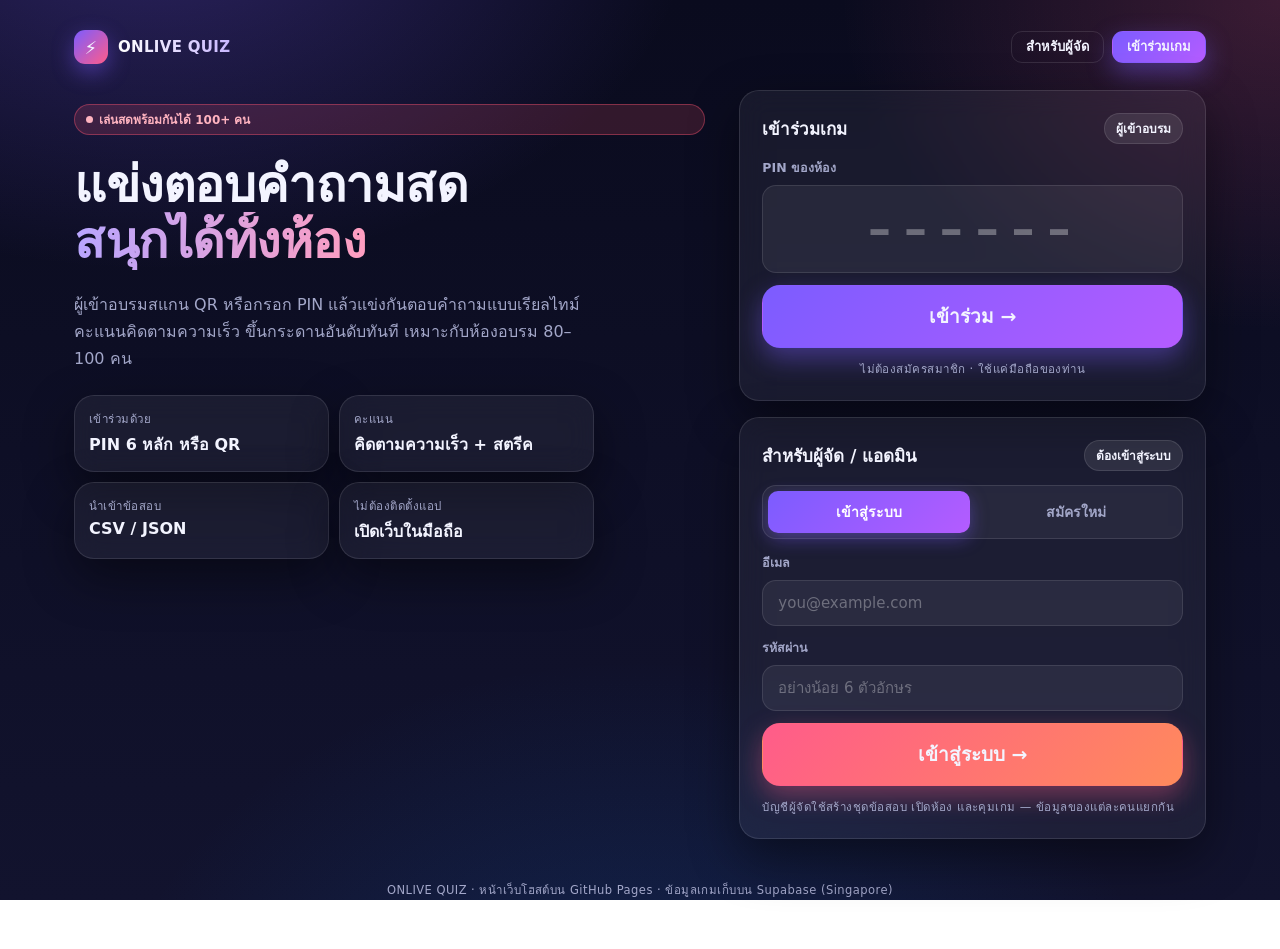
==== docs/admin.html @ d0deea10 "feat: live quiz app (Kahoot-style) on GitHub Pages + Supabase - docs/: index, play, host, admin page" ====
<!DOCTYPE html>
<html lang="th">
<head>
<meta charset="utf-8" />
<meta name="viewport" content="width=device-width, initial-scale=1" />
<meta name="theme-color" content="#0a0b1e" />
<title>ห้องทำงาน — ONLIVE QUIZ</title>
<link rel="icon" href="data:image/svg+xml,<svg xmlns='http://www.w3.org/2000/svg' viewBox='0 0 100 100'><text y='.9em' font-size='90'>⚡</text></svg>" />
<link rel="stylesheet" href="assets/css/app.css" />
<style>
  .topbar{display:flex; align-items:center; gap:14px; padding:14px 0; border-bottom:1px solid rgba(255,255,255,.08); margin-bottom:22px}
  .emoji-row{display:flex; gap:8px; flex-wrap:wrap}
  .emoji-row button{width:42px; height:42px; border-radius:12px; font-size:20px; cursor:pointer; background:var(--surface-2); border:1px solid var(--border)}
  .emoji-row button.on{border-color:rgba(124,92,255,.9); background:rgba(124,92,255,.25)}
  .opt-row{display:flex; align-items:center; gap:9px}
  .opt-row input[type=radio]{width:20px; height:20px; accent-color:#2fd27a; flex:0 0 auto}
  .opt-row input[type=text]{flex:1}
  .q-meta{display:grid; grid-template-columns:repeat(3,minmax(0,1fr)); gap:10px}
  @media(max-width:640px){.q-meta{grid-template-columns:1fr 1fr}}
  .editor-actions{position:sticky; bottom:0; padding:14px 0; background:linear-gradient(180deg,rgba(10,11,30,0),rgba(10,11,30,.94) 40%); display:flex; gap:10px; flex-wrap:wrap}
</style>
</head>
<body>
<div class="wrap">

  <div class="topbar">
    <div class="brand" style="gap:8px">
      <div class="logo" style="width:30px;height:30px;font-size:16px">⚡</div>
      <div class="brand-name"><span>ONLIVE QUIZ</span></div>
    </div>
    <span class="pill hidden" id="who"></span>
    <div class="spacer"></div>
    <a class="btn btn-sm btn-ghost" href="index.html">หน้าแรก</a>
    <button class="btn btn-sm btn-ghost" id="btn-logout">ออกจากระบบ</button>
  </div>

  <section class="screen on" id="s-loading"><div class="card tc"><div class="loader"></div></div></section>

  <!-- ============ รายการชุดข้อสอบ ============ -->
  <section class="screen" id="s-list">
    <div class="row-between" style="margin-bottom:16px; flex-wrap:wrap; gap:10px">
      <div>
        <h1 style="font-size:24px">ชุดข้อสอบของฉัน</h1>
        <p class="muted small" style="margin-top:4px">สร้างชุดใหม่ นำเข้าจาก CSV/JSON แล้วเปิดห้องเล่นสดได้ทันที</p>
      </div>
      <div class="row" style="gap:8px">
        <button class="btn btn-ghost" id="btn-import-open">นำเข้าข้อสอบ</button>
        <button class="btn btn-primary" id="btn-new">+ สร้างชุดใหม่</button>
      </div>
    </div>
    <div id="quiz-list" class="grid grid-3"></div>
  </section>

  <!-- ============ แก้ไขชุดข้อสอบ ============ -->
  <section class="screen" id="s-editor">
    <div class="row-between" style="margin-bottom:16px; flex-wrap:wrap; gap:10px">
      <button class="btn btn-sm btn-ghost" id="btn-back">← กลับ</button>
      <div class="row" style="gap:8px">
        <button class="btn btn-sm btn-ghost" id="btn-delete-quiz">ลบชุดนี้</button>
        <button class="btn btn-primary" id="btn-save">บันทึก</button>
      </div>
    </div>

    <div class="card" style="margin-bottom:16px">
      <div class="grid grid-2" style="gap:14px">
        <label class="field" style="margin:0"><span>ชื่อชุดข้อสอบ</span>
          <input id="quiz-title" placeholder="เช่น ความรู้ความปลอดภัยในการทำงาน" />
        </label>
        <label class="field" style="margin:0"><span>คำอธิบาย (ไม่บังคับ)</span>
          <input id="quiz-desc" placeholder="ใช้ในหัวข้อใด / กลุ่มเป้าหมาย" />
        </label>
      </div>
      <div style="margin-top:14px">
        <span class="tiny muted">ไอคอน</span>
        <div class="emoji-row" id="emoji-row" style="margin-top:7px"></div>
      </div>
    </div>

    <div class="card">
      <div class="card-head">
        <div class="card-title">คำถาม <span class="muted small" id="q-count"></span></div>
        <div class="row" style="gap:8px">
          <button class="btn btn-sm btn-ghost" id="btn-import-q">นำเข้าไฟล์</button>
          <button class="btn btn-sm btn-primary" id="btn-add-q">+ เพิ่มข้อ</button>
        </div>
      </div>
      <div class="col" id="q-list" style="gap:12px"></div>
      <p class="tiny muted" style="margin-top:14px">เลือกวงกลมสีเขียวหน้าตัวเลือกที่ถูก · รองรับ 2–6 ตัวเลือกต่อข้อ</p>
      <div class="editor-actions">
        <button class="btn btn-primary btn-lg" id="btn-save2">บันทึกชุดข้อสอบ</button>
        <button class="btn btn-ghost btn-lg" id="btn-play">บันทึก &amp; เปิดห้องเล่นสด</button>
      </div>
    </div>
  </section>

  <!-- ============ นำเข้า ============ -->
  <section class="screen" id="s-import">
    <div class="row-between" style="margin-bottom:16px">
      <button class="btn btn-sm btn-ghost" id="btn-import-back">← กลับ</button>
    </div>
    <div class="card">
      <div class="card-head"><div class="card-title">นำเข้าข้อสอบ</div>
        <button class="btn btn-sm btn-ghost" id="btn-template">ดาวน์โหลดไฟล์ตัวอย่าง (CSV)</button></div>
      <div class="tabs" style="margin-bottom:14px">
        <button data-tab="csv" class="on">CSV / Excel</button>
        <button data-tab="json">JSON</button>
      </div>
      <div id="tab-csv">
        <p class="muted small" style="line-height:1.7; margin-bottom:10px">
          คอลัมน์ที่รองรับ: <code>question</code>, <code>option1..option6</code>, <code>correct</code> (เลขข้อ 1–6 หรือ A–F),
          <code>time_limit</code>, <code>points</code>, <code>image_url</code> — วางจาก Excel ได้เลย (คั่นด้วย Tab)
        </p>
      </div>
      <div id="tab-json" class="hidden">
        <p class="muted small" style="line-height:1.7; margin-bottom:10px">
          รูปแบบ: <code>[{"prompt":"…","options":["ก","ข","ค","ง"],"correct_index":0,"time_limit":20,"points":1000}]</code>
        </p>
      </div>
      <label class="field"><span>วางข้อมูลที่นี่</span>
        <textarea id="import-text" rows="10" placeholder="วาง CSV หรือ JSON…" style="font-family:ui-monospace,Menlo,monospace; font-size:13px"></textarea>
      </label>
      <div class="row" style="gap:10px; flex-wrap:wrap">
        <input type="file" id="import-file" accept=".csv,.txt,.json" style="max-width:280px" />
        <button class="btn btn-primary" id="btn-import-run">อ่านข้อมูล</button>
      </div>
      <div id="import-result" style="margin-top:16px"></div>
    </div>
  </section>

</div>

<script src="assets/js/vendor/supabase.js"></script>
<script src="assets/js/config.js"></script>
<script src="assets/js/util.js"></script>
<script src="assets/js/api.js"></script>
<script src="assets/js/page-admin.js"></script>
</body>
</html>
---- docs/assets/css/app.css ----
/* ============================================================
   ONLIVE QUIZ — design system
   ธีมมืด อ่านง่ายบนโปรเจกเตอร์ และใหญ่พอสำหรับมือถือ
   ============================================================ */
:root{
  --bg:#0a0b1e;
  --bg-2:#12132e;
  --surface:rgba(255,255,255,.055);
  --surface-2:rgba(255,255,255,.09);
  --border:rgba(255,255,255,.11);
  --text:#f3f4ff;
  --muted:#a3a7c9;
  --primary:#7c5cff;
  --primary-2:#b45cff;
  --accent:#ff5c8a;
  --ok:#2fd27a;
  --warn:#ffc247;
  --bad:#ff5670;
  --radius:20px;
  --radius-sm:12px;
  --shadow:0 18px 50px rgba(0,0,0,.45);
  --a1:#e21b3c; --a2:#1368ce; --a3:#d89e00; --a4:#26890c; --a5:#864cbf; --a6:#0aa3a3;
  --font:"IBM Plex Sans Thai","Noto Sans Thai","Sarabun","Segoe UI",system-ui,-apple-system,sans-serif;
}

*{box-sizing:border-box}
html,body{height:100%}
body{
  margin:0; font-family:var(--font); color:var(--text);
  background:
    radial-gradient(900px 600px at 12% -10%, rgba(124,92,255,.30), transparent 60%),
    radial-gradient(800px 600px at 100% 0%, rgba(255,92,138,.20), transparent 55%),
    radial-gradient(900px 700px at 50% 120%, rgba(19,104,206,.22), transparent 60%),
    linear-gradient(180deg,var(--bg) 0%, var(--bg-2) 100%);
  background-attachment:fixed;
  -webkit-font-smoothing:antialiased;
  overflow-wrap:break-word;
}
a{color:inherit}
h1,h2,h3,h4{margin:0; line-height:1.2; letter-spacing:-.01em}
p{margin:0}
button{font-family:inherit}
::selection{background:rgba(124,92,255,.45)}

.wrap{max-width:1180px; margin:0 auto; padding:24px}
.wrap-narrow{max-width:620px; margin:0 auto; padding:24px}
.center{display:grid; place-items:center}
.hidden{display:none !important}
.row{display:flex; gap:12px; align-items:center}
.row-between{display:flex; gap:12px; align-items:center; justify-content:space-between}
.col{display:flex; flex-direction:column; gap:12px}
.spacer{flex:1}
.muted{color:var(--muted)}
.small{font-size:13px}
.tiny{font-size:11.5px; letter-spacing:.04em}
.mono{font-variant-numeric:tabular-nums; font-family:ui-monospace,SFMono-Regular,Menlo,monospace}
.tc{text-align:center}

/* ---------- brand ---------- */
.brand{display:flex; align-items:center; gap:10px; font-weight:800; letter-spacing:.02em}
.brand .logo{
  width:34px; height:34px; border-radius:11px; display:grid; place-items:center; font-size:18px;
  background:linear-gradient(135deg,var(--primary),var(--accent)); box-shadow:0 8px 22px rgba(124,92,255,.45);
}
.brand-name{font-size:15px}
.brand-name span{background:linear-gradient(90deg,#fff,#c9b8ff); -webkit-background-clip:text; background-clip:text; color:transparent}

/* ---------- cards ---------- */
.card{
  background:var(--surface); border:1px solid var(--border); border-radius:var(--radius);
  padding:22px; box-shadow:var(--shadow); backdrop-filter:blur(14px); -webkit-backdrop-filter:blur(14px);
}
.card-tight{padding:16px}
.card-head{display:flex; align-items:center; justify-content:space-between; gap:12px; margin-bottom:14px}
.card-title{font-size:17px; font-weight:700}

/* ---------- form ---------- */
label.field{display:block; margin-bottom:14px}
label.field > span{display:block; font-size:12.5px; color:var(--muted); margin-bottom:7px; font-weight:600}
input,textarea,select{
  width:100%; padding:13px 15px; border-radius:14px; color:var(--text); font-size:15px;
  background:rgba(255,255,255,.06); border:1px solid var(--border); outline:none;
  transition:border-color .15s, background .15s, box-shadow .15s; font-family:inherit;
}
input:focus,textarea:focus,select:focus{border-color:rgba(124,92,255,.85); background:rgba(124,92,255,.10); box-shadow:0 0 0 4px rgba(124,92,255,.16)}
input::placeholder,textarea::placeholder{color:rgba(255,255,255,.32)}
textarea{resize:vertical; min-height:90px; line-height:1.55}
select option{background:#191a35; color:#fff}

.input-pin{
  font-size:clamp(30px,9vw,46px); font-weight:800; letter-spacing:.28em; text-align:center;
  padding:16px 18px 16px 24px; font-variant-numeric:tabular-nums;
}
.input-nick{font-size:19px; font-weight:600; text-align:center}

/* ---------- buttons ---------- */
.btn{
  display:inline-flex; align-items:center; justify-content:center; gap:9px;
  padding:13px 22px; border-radius:14px; border:1px solid var(--border);
  background:var(--surface-2); color:var(--text); font-size:15px; font-weight:700;
  cursor:pointer; transition:transform .12s, filter .15s, background .15s, opacity .15s;
  text-decoration:none; white-space:nowrap; line-height:1.1;
}
.btn:hover{filter:brightness(1.12)}
.btn:active{transform:scale(.975)}
.btn:disabled{opacity:.45; cursor:not-allowed; transform:none; filter:none}
.btn-primary{background:linear-gradient(135deg,var(--primary),var(--primary-2)); border-color:transparent; box-shadow:0 10px 26px rgba(124,92,255,.42)}
.btn-accent{background:linear-gradient(135deg,#ff5c8a,#ff8a5c); border-color:transparent; box-shadow:0 10px 26px rgba(255,92,138,.38)}
.btn-ok{background:linear-gradient(135deg,#22b866,#2fd27a); border-color:transparent; box-shadow:0 10px 26px rgba(47,210,122,.30); color:#04240f}
.btn-ghost{background:transparent}
.btn-danger{background:rgba(255,86,112,.14); border-color:rgba(255,86,112,.4); color:#ffd0d6}
.btn-lg{padding:17px 30px; font-size:17px; border-radius:16px}
.btn-xl{padding:20px 34px; font-size:19px; border-radius:18px; width:100%}
.btn-sm{padding:8px 14px; font-size:13px; border-radius:11px}
.btn-icon{padding:9px; width:38px; height:38px; border-radius:11px}
.btn-block{width:100%}

/* ---------- badges / pills ---------- */
.pill{display:inline-flex; align-items:center; gap:6px; padding:5px 11px; border-radius:999px; font-size:12px; font-weight:700; background:var(--surface-2); border:1px solid var(--border)}
.pill-ok{background:rgba(47,210,122,.16); border-color:rgba(47,210,122,.35); color:#8cf3b8}
.pill-warn{background:rgba(255,194,71,.14); border-color:rgba(255,194,71,.35); color:#ffd98a}
.pill-live{background:rgba(255,86,112,.16); border-color:rgba(255,86,112,.4); color:#ffb3c0}
.dot{width:7px; height:7px; border-radius:50%; background:currentColor; box-shadow:0 0 0 0 currentColor; animation:pulse 1.8s infinite}
@keyframes pulse{0%{box-shadow:0 0 0 0 rgba(255,86,112,.55)}70%{box-shadow:0 0 0 9px rgba(255,86,112,0)}100%{box-shadow:0 0 0 0 rgba(255,86,112,0)}}

/* ---------- layout bits ---------- */
.grid{display:grid; gap:16px}
.grid-2{grid-template-columns:repeat(2,minmax(0,1fr))}
.grid-3{grid-template-columns:repeat(3,minmax(0,1fr))}
@media(max-width:820px){.grid-2,.grid-3{grid-template-columns:1fr}}

/* ---------- answer buttons ---------- */
.answers{display:grid; grid-template-columns:repeat(2,minmax(0,1fr)); gap:12px}
.answers.count-2{grid-template-columns:1fr}
.answers.count-3 .ans:last-child{grid-column:span 2}
.answers.single{grid-template-columns:1fr}
.ans{
  position:relative; display:flex; align-items:center; gap:13px; text-align:left;
  padding:19px 18px; border-radius:16px; border:none; color:#fff; font-weight:700;
  font-size:clamp(15px,2.1vw,19px); cursor:pointer; min-height:74px;
  box-shadow:0 9px 22px rgba(0,0,0,.32); transition:transform .1s, filter .15s, opacity .2s;
  overflow:hidden;
}
.ans:hover:not(:disabled){filter:brightness(1.09); transform:translateY(-2px)}
.ans:active:not(:disabled){transform:scale(.985)}
.ans:disabled{cursor:default}
.ans .shape{flex:0 0 auto; font-size:21px; opacity:.95; width:26px; text-align:center}
.ans .lbl{flex:1; line-height:1.3}
.ans .mark{flex:0 0 auto; font-size:19px}
.ans .bar{position:absolute; left:0; bottom:0; height:4px; background:rgba(255,255,255,.35); width:0; transition:width .2s}
.ans.c1{background:linear-gradient(135deg,#e21b3c,#c2112f)}
.ans.c2{background:linear-gradient(135deg,#1368ce,#0f55ab)}
.ans.c3{background:linear-gradient(135deg,#d89e00,#b98600)}
.ans.c4{background:linear-gradient(135deg,#26890c,#1d6d09)}
.ans.c5{background:linear-gradient(135deg,#864cbf,#6f3ba3)}
.ans.c6{background:linear-gradient(135deg,#0aa3a3,#078787)}
.ans.chosen{outline:4px solid rgba(255,255,255,.92); outline-offset:3px}
.ans.dim{opacity:.32; filter:grayscale(.55)}
.ans.correct{animation:pop .4s ease; box-shadow:0 0 0 4px rgba(47,210,122,.75), 0 10px 26px rgba(0,0,0,.4)}
.ans.wrong{animation:shake .35s}
@keyframes pop{0%{transform:scale(1)}45%{transform:scale(1.035)}100%{transform:scale(1)}}
@keyframes shake{0%,100%{transform:translateX(0)}22%{transform:translateX(-7px)}55%{transform:translateX(6px)}80%{transform:translateX(-3px)}}

/* ---------- timer ---------- */
.timer{position:relative; display:grid; place-items:center; width:86px; height:86px; flex:0 0 auto}
.timer svg{transform:rotate(-90deg); width:86px; height:86px}
.timer circle{fill:none; stroke-width:7; stroke-linecap:round}
.timer .track{stroke:rgba(255,255,255,.12)}
.timer .prog{stroke:url(#tg); transition:stroke-dashoffset .25s linear}
.timer .num{position:absolute; font-size:27px; font-weight:800; font-variant-numeric:tabular-nums}

/* ---------- player join card ---------- */
.hero{min-height:100dvh; display:grid; place-items:center; padding:26px 16px}
.hero-card{width:100%; max-width:460px}
.join-logo{width:74px; height:74px; margin:0 auto 16px; border-radius:22px; display:grid; place-items:center; font-size:36px;
  background:linear-gradient(135deg,var(--primary),var(--accent)); box-shadow:0 16px 42px rgba(124,92,255,.5)}

/* ---------- question screen (player) ---------- */
.play-shell{min-height:100dvh; display:flex; flex-direction:column; padding:14px; gap:12px; max-width:820px; margin:0 auto}
.play-top{display:flex; align-items:center; gap:10px; padding:4px 2px}
.prompt{
  font-size:clamp(19px,3.4vw,27px); font-weight:800; line-height:1.35; text-align:center;
  padding:20px 18px; border-radius:18px; background:var(--surface); border:1px solid var(--border);
  min-height:96px; display:grid; place-items:center;
}
.qimg{max-height:190px; max-width:100%; border-radius:14px; object-fit:contain; margin:0 auto; display:block}

/* ---------- misc ---------- */
.pin-display{font-size:clamp(44px,10vw,74px); font-weight:900; letter-spacing:.14em; font-variant-numeric:tabular-nums; line-height:1}
.qr{background:#fff; padding:10px; border-radius:14px; width:174px; height:174px; display:grid; place-items:center}
.qr svg{width:154px; height:154px; display:block}
.players-grid{display:grid; grid-template-columns:repeat(auto-fill,minmax(132px,1fr)); gap:8px}
.player-chip{
  padding:10px 12px; border-radius:12px; background:var(--surface-2); border:1px solid var(--border);
  font-weight:600; font-size:14px; display:flex; align-items:center; gap:7px; animation:slidein .3s ease;
  overflow:hidden; text-overflow:ellipsis; white-space:nowrap;
}
@keyframes slidein{from{opacity:0; transform:translateY(7px)}to{opacity:1; transform:none}}
.players-grid.empty{border:1px dashed rgba(255,255,255,.14); border-radius:14px; padding:22px; text-align:center; color:var(--muted); font-size:13.5px}

.res-list{display:flex; flex-direction:column; gap:7px}
.res-row{display:flex; align-items:center; gap:10px; padding:10px 12px; border-radius:12px; background:var(--surface-2); animation:slidein .25s}
.res-row.me{background:rgba(124,92,255,.22); border:1px solid rgba(124,92,255,.5)}
.rank{width:26px; text-align:center; font-weight:800; color:var(--muted); font-variant-numeric:tabular-nums}
.rank.top{color:var(--warn)}

.bars{display:flex; flex-direction:column; gap:9px}
.bar-row{display:grid; grid-template-columns:1fr 46px; gap:10px; align-items:center}
.bar-wrap{height:26px; border-radius:8px; background:rgba(255,255,255,.07); overflow:hidden}
.bar-fill{height:100%; border-radius:8px; transition:width .6s cubic-bezier(.2,.8,.2,1)}
.bar-row .n{font-weight:800; font-size:14px; text-align:right; font-variant-numeric:tabular-nums}

.stat{display:flex; flex-direction:column; gap:2px}
.stat .v{font-size:26px; font-weight:800; line-height:1; font-variant-numeric:tabular-nums}
.stat .k{font-size:11.5px; color:var(--muted); letter-spacing:.05em; text-transform:uppercase}

.toast-host{position:fixed; left:50%; bottom:22px; transform:translateX(-50%); z-index:9999; display:flex; flex-direction:column; gap:8px; align-items:center; pointer-events:none; width:calc(100% - 32px); max-width:420px}
.toast{
  padding:12px 18px; border-radius:14px; background:rgba(24,25,48,.97); border:1px solid var(--border);
  font-size:14px; font-weight:600; box-shadow:0 14px 40px rgba(0,0,0,.5); animation:toastin .25s ease;
  text-align:center;
}
.toast.err{background:rgba(90,18,32,.97); border-color:rgba(255,86,112,.5); color:#ffd9e0}
.toast.ok{background:rgba(14,66,40,.97); border-color:rgba(47,210,122,.45); color:#b9ffd6}
@keyframes toastin{from{opacity:0; transform:translateY(10px)}to{opacity:1; transform:none}}

/* ---------- quiz admin ---------- */
.quiz-card{display:flex; flex-direction:column; gap:12px; padding:18px; border-radius:16px; background:var(--surface); border:1px solid var(--border); transition:transform .15s, border-color .15s}
.quiz-card:hover{transform:translateY(-2px); border-color:rgba(124,92,255,.5)}
.quiz-emoji{width:48px; height:48px; border-radius:14px; display:grid; place-items:center; font-size:24px; background:var(--surface-2); border:1px solid var(--border)}
.q-item{padding:14px; border-radius:14px; background:var(--surface); border:1px solid var(--border); display:flex; flex-direction:column; gap:10px}
.q-item .qnum{width:26px; height:26px; border-radius:8px; background:rgba(124,92,255,.25); color:#d7ccff; display:grid; place-items:center; font-size:12.5px; font-weight:800; flex:0 0 auto}
.opt-dot{width:11px; height:11px; border-radius:50%; display:inline-block; margin-right:6px}
.correct-tag{font-size:11px; font-weight:800; color:#04140a; background:var(--ok); padding:2px 7px; border-radius:6px}

table.tbl{width:100%; border-collapse:collapse; font-size:14px}
table.tbl th{text-align:left; font-size:11.5px; letter-spacing:.05em; text-transform:uppercase; color:var(--muted); padding:8px 10px; border-bottom:1px solid var(--border)}
table.tbl td{padding:10px; border-bottom:1px solid rgba(255,255,255,.06)}

.tabs{display:flex; gap:6px; padding:5px; border-radius:14px; background:rgba(255,255,255,.05); border:1px solid var(--border)}
.tabs button{flex:1; padding:10px 14px; border-radius:10px; border:none; background:transparent; color:var(--muted); font-weight:700; font-size:14px; cursor:pointer; transition:.15s}
.tabs button.on{background:linear-gradient(135deg,var(--primary),var(--primary-2)); color:#fff; box-shadow:0 6px 18px rgba(124,92,255,.4)}

.lobby-hero{display:grid; grid-template-columns:1fr auto; gap:26px; align-items:center}
@media(max-width:720px){.lobby-hero{grid-template-columns:1fr; justify-items:center; text-align:center}}

.loader{width:26px; height:26px; border-radius:50%; border:3px solid rgba(255,255,255,.18); border-top-color:#fff; animation:spin .7s linear infinite; margin:0 auto}
@keyframes spin{to{transform:rotate(360deg)}}
.screen{display:none; flex-direction:column; gap:14px}
.screen.on{display:flex}
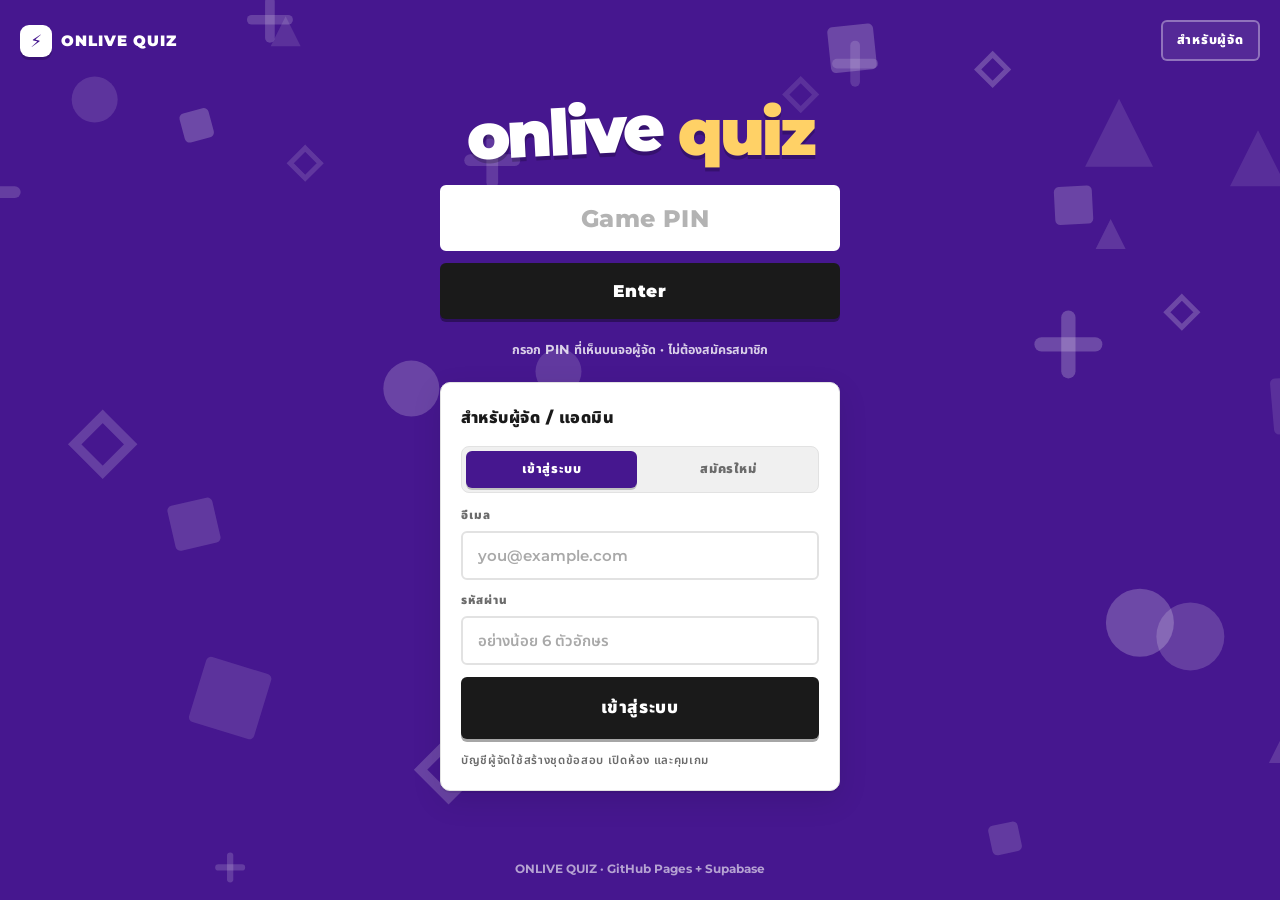
==== commit 62540e4c: "style: redesign UI to Kahoot visual language - purple confetti background + white cards (players), w" ====
--- a/docs/admin.html
+++ b/docs/admin.html
@@ -3,30 +3,18 @@
 <head>
 <meta charset="utf-8" />
 <meta name="viewport" content="width=device-width, initial-scale=1" />
-<meta name="theme-color" content="#0a0b1e" />
+<meta name="theme-color" content="#46178f" />
 <title>ห้องทำงาน — ONLIVE QUIZ</title>
-<link rel="icon" href="data:image/svg+xml,<svg xmlns='http://www.w3.org/2000/svg' viewBox='0 0 100 100'><text y='.9em' font-size='90'>⚡</text></svg>" />
+<link rel="icon" href="data:image/svg+xml,<svg xmlns='http://www.w3.org/2000/svg' viewBox='0 0 100 100'><rect width='100' height='100' rx='22' fill='%2346178f'/><text x='50' y='72' font-size='58' text-anchor='middle' fill='white' font-family='sans-serif' font-weight='bold'>Q</text></svg>" />
 <link rel="stylesheet" href="assets/css/app.css" />
-<style>
-  .topbar{display:flex; align-items:center; gap:14px; padding:14px 0; border-bottom:1px solid rgba(255,255,255,.08); margin-bottom:22px}
-  .emoji-row{display:flex; gap:8px; flex-wrap:wrap}
-  .emoji-row button{width:42px; height:42px; border-radius:12px; font-size:20px; cursor:pointer; background:var(--surface-2); border:1px solid var(--border)}
-  .emoji-row button.on{border-color:rgba(124,92,255,.9); background:rgba(124,92,255,.25)}
-  .opt-row{display:flex; align-items:center; gap:9px}
-  .opt-row input[type=radio]{width:20px; height:20px; accent-color:#2fd27a; flex:0 0 auto}
-  .opt-row input[type=text]{flex:1}
-  .q-meta{display:grid; grid-template-columns:repeat(3,minmax(0,1fr)); gap:10px}
-  @media(max-width:640px){.q-meta{grid-template-columns:1fr 1fr}}
-  .editor-actions{position:sticky; bottom:0; padding:14px 0; background:linear-gradient(180deg,rgba(10,11,30,0),rgba(10,11,30,.94) 40%); display:flex; gap:10px; flex-wrap:wrap}
-</style>
 </head>
-<body>
+<body class="theme-admin">
 <div class="wrap">
 
   <div class="topbar">
-    <div class="brand" style="gap:8px">
-      <div class="logo" style="width:30px;height:30px;font-size:16px">⚡</div>
-      <div class="brand-name"><span>ONLIVE QUIZ</span></div>
+    <div class="brand">
+      <div class="logo">⚡</div>
+      <div class="brand-name">Onlive Quiz</div>
     </div>
     <span class="pill hidden" id="who"></span>
     <div class="spacer"></div>
@@ -34,13 +22,15 @@
     <button class="btn btn-sm btn-ghost" id="btn-logout">ออกจากระบบ</button>
   </div>
 
-  <section class="screen on" id="s-loading"><div class="card tc"><div class="loader"></div></div></section>
+  <section class="screen on" id="s-loading">
+    <div class="card tc"><div class="loader"></div></div>
+  </section>
 
   <!-- ============ รายการชุดข้อสอบ ============ -->
   <section class="screen" id="s-list">
     <div class="row-between" style="margin-bottom:16px; flex-wrap:wrap; gap:10px">
       <div>
-        <h1 style="font-size:24px">ชุดข้อสอบของฉัน</h1>
+        <h1 style="font-size:26px">ชุดข้อสอบของฉัน</h1>
         <p class="muted small" style="margin-top:4px">สร้างชุดใหม่ นำเข้าจาก CSV/JSON แล้วเปิดห้องเล่นสดได้ทันที</p>
       </div>
       <div class="row" style="gap:8px">
@@ -88,7 +78,7 @@
       <p class="tiny muted" style="margin-top:14px">เลือกวงกลมสีเขียวหน้าตัวเลือกที่ถูก · รองรับ 2–6 ตัวเลือกต่อข้อ</p>
       <div class="editor-actions">
         <button class="btn btn-primary btn-lg" id="btn-save2">บันทึกชุดข้อสอบ</button>
-        <button class="btn btn-ghost btn-lg" id="btn-play">บันทึก &amp; เปิดห้องเล่นสด</button>
+        <button class="btn btn-dark btn-lg" id="btn-play">บันทึก &amp; เปิดห้องเล่นสด</button>
       </div>
     </div>
   </section>
@@ -99,16 +89,18 @@
       <button class="btn btn-sm btn-ghost" id="btn-import-back">← กลับ</button>
     </div>
     <div class="card">
-      <div class="card-head"><div class="card-title">นำเข้าข้อสอบ</div>
-        <button class="btn btn-sm btn-ghost" id="btn-template">ดาวน์โหลดไฟล์ตัวอย่าง (CSV)</button></div>
-      <div class="tabs" style="margin-bottom:14px">
+      <div class="card-head">
+        <div class="card-title">นำเข้าข้อสอบ</div>
+        <button class="btn btn-sm btn-ghost" id="btn-template">ดาวน์โหลดไฟล์ตัวอย่าง (CSV)</button>
+      </div>
+      <div class="tabs" style="margin-bottom:14px; max-width:320px">
         <button data-tab="csv" class="on">CSV / Excel</button>
         <button data-tab="json">JSON</button>
       </div>
       <div id="tab-csv">
         <p class="muted small" style="line-height:1.7; margin-bottom:10px">
-          คอลัมน์ที่รองรับ: <code>question</code>, <code>option1..option6</code>, <code>correct</code> (เลขข้อ 1–6 หรือ A–F),
-          <code>time_limit</code>, <code>points</code>, <code>image_url</code> — วางจาก Excel ได้เลย (คั่นด้วย Tab)
+          คอลัมน์ที่รองรับ: <b>question</b>, <b>option1..option6</b>, <b>correct</b> (เลขข้อ 1–6 หรือ A–F),
+          <b>time_limit</b>, <b>points</b>, <b>image_url</b> — วางจาก Excel ได้เลย (คั่นด้วย Tab)
         </p>
       </div>
       <div id="tab-json" class="hidden">
@@ -117,7 +109,8 @@
         </p>
       </div>
       <label class="field"><span>วางข้อมูลที่นี่</span>
-        <textarea id="import-text" rows="10" placeholder="วาง CSV หรือ JSON…" style="font-family:ui-monospace,Menlo,monospace; font-size:13px"></textarea>
+        <textarea id="import-text" rows="10" placeholder="วาง CSV หรือ JSON…"
+          style="font-family:ui-monospace,Menlo,monospace; font-size:13px; font-weight:500"></textarea>
       </label>
       <div class="row" style="gap:10px; flex-wrap:wrap">
         <input type="file" id="import-file" accept=".csv,.txt,.json" style="max-width:280px" />
--- a/docs/assets/css/app.css
+++ b/docs/assets/css/app.css
@@ -1,250 +1,548 @@
-/* ============================================================
-   ONLIVE QUIZ — design system
-   ธีมมืด อ่านง่ายบนโปรเจกเตอร์ และใหญ่พอสำหรับมือถือ
-   ============================================================ */
+/* ============================================================================
+   ONLIVE QUIZ — visual system (Kahoot-style)
+   ผู้เล่น = พื้นม่วง + การ์ดขาว / จอผู้จัด = พื้นขาว อ่านชัดบนโปรเจกเตอร์
+   ============================================================================ */
+
+@font-face{
+  font-family:"Montserrat";
+  src:url("../fonts/montserrat-latin.woff2") format("woff2");
+  font-weight:100 900; font-style:normal; font-display:swap;
+}
+@font-face{
+  font-family:"Noto Sans Thai";
+  src:url("../fonts/noto-sans-thai.woff2") format("woff2");
+  font-weight:100 900; font-style:normal; font-display:swap;
+}
+
 :root{
-  --bg:#0a0b1e;
-  --bg-2:#12132e;
-  --surface:rgba(255,255,255,.055);
-  --surface-2:rgba(255,255,255,.09);
-  --border:rgba(255,255,255,.11);
-  --text:#f3f4ff;
-  --muted:#a3a7c9;
-  --primary:#7c5cff;
-  --primary-2:#b45cff;
-  --accent:#ff5c8a;
-  --ok:#2fd27a;
-  --warn:#ffc247;
-  --bad:#ff5670;
-  --radius:20px;
-  --radius-sm:12px;
-  --shadow:0 18px 50px rgba(0,0,0,.45);
-  --a1:#e21b3c; --a2:#1368ce; --a3:#d89e00; --a4:#26890c; --a5:#864cbf; --a6:#0aa3a3;
-  --font:"IBM Plex Sans Thai","Noto Sans Thai","Sarabun","Segoe UI",system-ui,-apple-system,sans-serif;
+  --purple:#46178f;
+  --purple-2:#5b21b6;
+  --purple-3:#864cbf;
+  --purple-deep:#2b0a5f;
+  --ink:#1a1a1a;
+  --ink-2:#3d3d3d;
+  --gray:#6b6b6b;
+  --line:#e2e2e2;
+  --bg:#f2f2f2;
+  --white:#fff;
+
+  --a1:#e21b43;   /* สามเหลี่ยม แดง */
+  --a2:#1368ce;   /* ข้าวหลามตัด น้ำเงิน */
+  --a3:#ffa602;   /* วงกลม เหลือง */
+  --a4:#26890c;   /* สี่เหลี่ยม เขียว */
+  --a5:#864cbf;
+  --a6:#0aa3a3;
+
+  --ok:#26890c;
+  --bad:#e21b43;
+
+  --radius:10px;
+  --radius-lg:16px;
+  --shadow-card:0 2px 0 rgba(0,0,0,.07), 0 10px 30px rgba(0,0,0,.10);
+  --shadow-tile:inset 0 -5px 0 rgba(0,0,0,.20);
+  --font:"Montserrat","Noto Sans Thai","Sarabun",system-ui,-apple-system,"Segoe UI",sans-serif;
+
+  --fg:var(--ink);
+  --muted:var(--gray);
 }
 
 *{box-sizing:border-box}
-html,body{height:100%}
+html{-webkit-text-size-adjust:100%}
 body{
-  margin:0; font-family:var(--font); color:var(--text);
-  background:
-    radial-gradient(900px 600px at 12% -10%, rgba(124,92,255,.30), transparent 60%),
-    radial-gradient(800px 600px at 100% 0%, rgba(255,92,138,.20), transparent 55%),
-    radial-gradient(900px 700px at 50% 120%, rgba(19,104,206,.22), transparent 60%),
-    linear-gradient(180deg,var(--bg) 0%, var(--bg-2) 100%);
-  background-attachment:fixed;
+  margin:0; min-height:100vh;
+  font-family:var(--font);
+  color:var(--fg);
+  background:var(--bg);
+  font-weight:600;
   -webkit-font-smoothing:antialiased;
   overflow-wrap:break-word;
 }
 a{color:inherit}
-h1,h2,h3,h4{margin:0; line-height:1.2; letter-spacing:-.01em}
+h1,h2,h3,h4{margin:0; line-height:1.15; letter-spacing:-.02em}
 p{margin:0}
-button{font-family:inherit}
-::selection{background:rgba(124,92,255,.45)}
-
-.wrap{max-width:1180px; margin:0 auto; padding:24px}
-.wrap-narrow{max-width:620px; margin:0 auto; padding:24px}
+button,input,textarea,select{font-family:inherit}
+::selection{background:rgba(70,23,143,.25)}
+
+/* ---------- พื้นหลังธีมม่วง (หน้าแรก + ผู้เล่น) ---------- */
+body.theme-play,
+body.theme-join{
+  --fg:#fff; --muted:rgba(255,255,255,.78);
+  background:var(--purple);
+}
+body.theme-play::before,
+body.theme-join::before{
+  content:""; position:fixed; inset:0; z-index:0; pointer-events:none;
+  background:url("../img/confetti.svg") center/cover no-repeat;
+}
+body.theme-play > *,
+body.theme-join > *{position:relative; z-index:1}
+
+/* ---------- helpers ---------- */
+.hidden{display:none !important}
+.wrap{max-width:1200px; margin:0 auto; padding:22px}
+.wrap-narrow{max-width:600px; margin:0 auto; padding:22px}
 .center{display:grid; place-items:center}
-.hidden{display:none !important}
-.row{display:flex; gap:12px; align-items:center}
+.row{display:flex; gap:10px; align-items:center}
 .row-between{display:flex; gap:12px; align-items:center; justify-content:space-between}
 .col{display:flex; flex-direction:column; gap:12px}
 .spacer{flex:1}
 .muted{color:var(--muted)}
-.small{font-size:13px}
-.tiny{font-size:11.5px; letter-spacing:.04em}
-.mono{font-variant-numeric:tabular-nums; font-family:ui-monospace,SFMono-Regular,Menlo,monospace}
+.small{font-size:13.5px}
+.tiny{font-size:11.5px; letter-spacing:.06em}
+.mono{font-variant-numeric:tabular-nums; font-feature-settings:"tnum"}
 .tc{text-align:center}
-
-/* ---------- brand ---------- */
-.brand{display:flex; align-items:center; gap:10px; font-weight:800; letter-spacing:.02em}
-.brand .logo{
-  width:34px; height:34px; border-radius:11px; display:grid; place-items:center; font-size:18px;
-  background:linear-gradient(135deg,var(--primary),var(--accent)); box-shadow:0 8px 22px rgba(124,92,255,.45);
-}
-.brand-name{font-size:15px}
-.brand-name span{background:linear-gradient(90deg,#fff,#c9b8ff); -webkit-background-clip:text; background-clip:text; color:transparent}
-
-/* ---------- cards ---------- */
-.card{
-  background:var(--surface); border:1px solid var(--border); border-radius:var(--radius);
-  padding:22px; box-shadow:var(--shadow); backdrop-filter:blur(14px); -webkit-backdrop-filter:blur(14px);
-}
-.card-tight{padding:16px}
-.card-head{display:flex; align-items:center; justify-content:space-between; gap:12px; margin-bottom:14px}
-.card-title{font-size:17px; font-weight:700}
-
-/* ---------- form ---------- */
-label.field{display:block; margin-bottom:14px}
-label.field > span{display:block; font-size:12.5px; color:var(--muted); margin-bottom:7px; font-weight:600}
-input,textarea,select{
-  width:100%; padding:13px 15px; border-radius:14px; color:var(--text); font-size:15px;
-  background:rgba(255,255,255,.06); border:1px solid var(--border); outline:none;
-  transition:border-color .15s, background .15s, box-shadow .15s; font-family:inherit;
-}
-input:focus,textarea:focus,select:focus{border-color:rgba(124,92,255,.85); background:rgba(124,92,255,.10); box-shadow:0 0 0 4px rgba(124,92,255,.16)}
-input::placeholder,textarea::placeholder{color:rgba(255,255,255,.32)}
-textarea{resize:vertical; min-height:90px; line-height:1.55}
-select option{background:#191a35; color:#fff}
-
-.input-pin{
-  font-size:clamp(30px,9vw,46px); font-weight:800; letter-spacing:.28em; text-align:center;
-  padding:16px 18px 16px 24px; font-variant-numeric:tabular-nums;
-}
-.input-nick{font-size:19px; font-weight:600; text-align:center}
-
-/* ---------- buttons ---------- */
-.btn{
-  display:inline-flex; align-items:center; justify-content:center; gap:9px;
-  padding:13px 22px; border-radius:14px; border:1px solid var(--border);
-  background:var(--surface-2); color:var(--text); font-size:15px; font-weight:700;
-  cursor:pointer; transition:transform .12s, filter .15s, background .15s, opacity .15s;
-  text-decoration:none; white-space:nowrap; line-height:1.1;
-}
-.btn:hover{filter:brightness(1.12)}
-.btn:active{transform:scale(.975)}
-.btn:disabled{opacity:.45; cursor:not-allowed; transform:none; filter:none}
-.btn-primary{background:linear-gradient(135deg,var(--primary),var(--primary-2)); border-color:transparent; box-shadow:0 10px 26px rgba(124,92,255,.42)}
-.btn-accent{background:linear-gradient(135deg,#ff5c8a,#ff8a5c); border-color:transparent; box-shadow:0 10px 26px rgba(255,92,138,.38)}
-.btn-ok{background:linear-gradient(135deg,#22b866,#2fd27a); border-color:transparent; box-shadow:0 10px 26px rgba(47,210,122,.30); color:#04240f}
-.btn-ghost{background:transparent}
-.btn-danger{background:rgba(255,86,112,.14); border-color:rgba(255,86,112,.4); color:#ffd0d6}
-.btn-lg{padding:17px 30px; font-size:17px; border-radius:16px}
-.btn-xl{padding:20px 34px; font-size:19px; border-radius:18px; width:100%}
-.btn-sm{padding:8px 14px; font-size:13px; border-radius:11px}
-.btn-icon{padding:9px; width:38px; height:38px; border-radius:11px}
-.btn-block{width:100%}
-
-/* ---------- badges / pills ---------- */
-.pill{display:inline-flex; align-items:center; gap:6px; padding:5px 11px; border-radius:999px; font-size:12px; font-weight:700; background:var(--surface-2); border:1px solid var(--border)}
-.pill-ok{background:rgba(47,210,122,.16); border-color:rgba(47,210,122,.35); color:#8cf3b8}
-.pill-warn{background:rgba(255,194,71,.14); border-color:rgba(255,194,71,.35); color:#ffd98a}
-.pill-live{background:rgba(255,86,112,.16); border-color:rgba(255,86,112,.4); color:#ffb3c0}
-.dot{width:7px; height:7px; border-radius:50%; background:currentColor; box-shadow:0 0 0 0 currentColor; animation:pulse 1.8s infinite}
-@keyframes pulse{0%{box-shadow:0 0 0 0 rgba(255,86,112,.55)}70%{box-shadow:0 0 0 9px rgba(255,86,112,0)}100%{box-shadow:0 0 0 0 rgba(255,86,112,0)}}
-
-/* ---------- layout bits ---------- */
 .grid{display:grid; gap:16px}
 .grid-2{grid-template-columns:repeat(2,minmax(0,1fr))}
 .grid-3{grid-template-columns:repeat(3,minmax(0,1fr))}
-@media(max-width:820px){.grid-2,.grid-3{grid-template-columns:1fr}}
-
-/* ---------- answer buttons ---------- */
+@media(max-width:860px){.grid-2,.grid-3{grid-template-columns:1fr}}
+
+/* ---------- โลโก้ ---------- */
+.brand{display:flex; align-items:center; gap:9px; font-weight:900; letter-spacing:-.02em}
+.brand .logo{
+  width:32px; height:32px; border-radius:9px; display:grid; place-items:center; font-size:17px;
+  background:#fff; color:var(--purple); box-shadow:0 3px 0 rgba(0,0,0,.18);
+}
+.brand-name{font-size:15px; text-transform:uppercase; letter-spacing:.06em}
+body.theme-host .brand .logo,
+body.theme-admin .brand .logo{background:var(--purple); color:#fff}
+
+/* โลโก้ใหญ่กลางหน้าร่วมเกม */
+.k-logo-big{
+  font-weight:900; font-size:clamp(40px,9vw,64px); line-height:.95; text-align:center;
+  letter-spacing:-.045em; color:#fff;
+  text-shadow:0 4px 0 rgba(0,0,0,.22);
+  text-transform:lowercase;
+}
+.k-logo-big span{display:inline-block; transform:rotate(-3deg)}
+.k-logo-big em{font-style:normal; color:#ffd166}
+
+/* ---------- การ์ด ---------- */
+.card{
+  --fg:var(--ink); --muted:var(--gray);
+  background:#fff; color:var(--fg);
+  border-radius:var(--radius); padding:20px;
+  box-shadow:var(--shadow-card);
+  border:1px solid var(--line);
+}
+.card-tight{padding:14px}
+.card-head{display:flex; align-items:center; justify-content:space-between; gap:12px; margin-bottom:14px; flex-wrap:wrap}
+.card-title{font-size:16px; font-weight:900; text-transform:uppercase; letter-spacing:.03em; color:var(--ink)}
+
+/* ---------- ฟอร์ม ---------- */
+label.field{display:block; margin-bottom:14px}
+label.field > span{display:block; font-size:11.5px; font-weight:900; letter-spacing:.09em; text-transform:uppercase; color:var(--muted); margin-bottom:7px}
+input,textarea,select{
+  width:100%; padding:13px 15px; border-radius:6px; font-size:15px; font-weight:700;
+  color:var(--ink); background:#fff; border:2px solid var(--line); outline:none;
+  transition:border-color .15s, box-shadow .15s;
+}
+input::placeholder,textarea::placeholder{color:#a9a9a9; font-weight:600}
+input:focus,textarea:focus,select:focus{border-color:var(--purple); box-shadow:0 0 0 4px rgba(70,23,143,.12)}
+textarea{resize:vertical; min-height:90px; line-height:1.55; font-weight:600}
+select option{background:#fff; color:var(--ink)}
+input[type=file]{padding:9px 11px; font-weight:600; font-size:13px}
+input[type=checkbox],input[type=radio]{width:auto}
+
+/* ---------- ปุ่ม ---------- */
+.btn{
+  display:inline-flex; align-items:center; justify-content:center; gap:8px;
+  padding:12px 20px; border-radius:6px; border:2px solid transparent;
+  font-size:15px; font-weight:900; letter-spacing:.01em; cursor:pointer;
+  transition:transform .08s, filter .15s, background .15s, box-shadow .15s;
+  text-decoration:none; white-space:nowrap; line-height:1.15;
+  background:#fff; color:var(--ink); border-color:var(--line);
+  box-shadow:0 2px 0 rgba(0,0,0,.10);
+}
+.btn:hover{filter:brightness(1.03)}
+.btn:active{transform:translateY(2px); box-shadow:none}
+.btn:disabled{opacity:.42; cursor:not-allowed; transform:none; box-shadow:none}
+.btn-primary{background:var(--purple); color:#fff; border-color:transparent; box-shadow:0 3px 0 rgba(0,0,0,.24)}
+.btn-accent{background:#ffa602; color:#1a1a1a; border-color:transparent; box-shadow:0 3px 0 rgba(0,0,0,.2)}
+.btn-ok{background:var(--ok); color:#fff; border-color:transparent; box-shadow:0 3px 0 rgba(0,0,0,.22)}
+.btn-dark{background:#1a1a1a; color:#fff; border-color:transparent; box-shadow:0 3px 0 rgba(0,0,0,.3)}
+.btn-ghost{background:transparent; box-shadow:none; border-color:var(--line); color:var(--fg)}
+.btn-danger{background:#fff; color:var(--bad); border-color:rgba(226,27,67,.4)}
+.btn-lg{padding:15px 26px; font-size:16px; border-radius:8px}
+.btn-xl{padding:17px 24px; font-size:17px; border-radius:8px; width:100%}
+.btn-sm{padding:7px 13px; font-size:12.5px; border-radius:6px}
+.btn-icon{padding:0; width:34px; height:34px; border-radius:6px}
+.btn-block{width:100%}
+
+/* ปุ่มหลักแบบ Kahoot (Enter / Okay, go!) */
+.btn-enter{
+  width:100%; padding:18px 24px; border-radius:6px; border:none;
+  background:#1a1a1a; color:#fff; font-size:17px; font-weight:900;
+  letter-spacing:.04em; cursor:pointer; box-shadow:0 3px 0 rgba(0,0,0,.35);
+  transition:transform .08s, filter .15s;
+}
+.btn-enter:hover{filter:brightness(1.15)}
+.btn-enter:active{transform:translateY(2px); box-shadow:none}
+.btn-enter:disabled{opacity:.5; cursor:not-allowed}
+
+/* ---------- pills/badges ---------- */
+.pill{
+  display:inline-flex; align-items:center; gap:6px; padding:5px 10px; border-radius:99px;
+  font-size:11.5px; font-weight:900; letter-spacing:.05em; text-transform:uppercase;
+  background:rgba(0,0,0,.06); color:var(--fg); border:1px solid transparent;
+}
+body.theme-play .pill,body.theme-join .pill{background:rgba(255,255,255,.18); color:#fff}
+.card .pill,
+body.theme-play .card .pill{background:rgba(0,0,0,.07); color:var(--ink)}
+.pill-ok{background:rgba(38,137,12,.14) !important; color:#1e6b09 !important}
+.pill-warn{background:rgba(255,166,2,.2) !important; color:#8a5a00 !important}
+.pill-live{background:rgba(226,27,67,.14) !important; color:#b81638 !important}
+.dot{width:7px; height:7px; border-radius:50%; background:currentColor; animation:kpulse 1.6s infinite}
+@keyframes kpulse{0%{box-shadow:0 0 0 0 rgba(226,27,67,.35)}70%{box-shadow:0 0 0 8px rgba(226,27,67,0)}100%{box-shadow:0 0 0 0 rgba(226,27,67,0)}}
+
+/* ============================================================================
+   หน้าแรก / เข้าร่วม (kahoot.it style)
+   ============================================================================ */
+.k-page{min-height:100dvh; display:flex; flex-direction:column; padding:20px}
+.k-topbar{display:flex; align-items:center; justify-content:space-between; gap:12px}
+.k-link{
+  color:#fff; font-weight:900; font-size:12.5px; text-transform:uppercase; letter-spacing:.07em;
+  text-decoration:none; padding:9px 14px; border-radius:6px; border:2px solid rgba(255,255,255,.35);
+  background:rgba(255,255,255,.08); cursor:pointer;
+}
+.k-link:hover{background:rgba(255,255,255,.18)}
+.k-main{flex:1; display:flex; flex-direction:column; align-items:center; justify-content:center; gap:22px; padding:20px 0 40px}
+.k-join{width:100%; max-width:400px; display:flex; flex-direction:column; gap:12px}
+.k-input{
+  height:66px; border-radius:6px; border:2px solid #fff; background:#fff;
+  font-size:24px; font-weight:900; text-align:center; color:var(--ink);
+  letter-spacing:.22em; padding:0 12px 0 22px;
+}
+.k-input::placeholder{color:#b3b3b3; letter-spacing:.02em; font-weight:800}
+.k-input:focus{border-color:#1a1a1a; box-shadow:0 0 0 4px rgba(255,255,255,.25)}
+.k-note{color:rgba(255,255,255,.8); font-size:12.5px; text-align:center; font-weight:700}
+
+/* การ์ดเข้าสู่ระบบผู้จัด (ขาว) */
+.k-host{width:100%; max-width:400px}
+.k-host .card{border-radius:10px}
+.tabs{display:flex; gap:6px; padding:4px; border-radius:8px; background:#f0f0f0; border:1px solid var(--line)}
+.tabs button{
+  flex:1; padding:9px 12px; border-radius:6px; border:none; background:transparent; color:var(--gray);
+  font-weight:900; font-size:12.5px; text-transform:uppercase; letter-spacing:.05em; cursor:pointer;
+}
+.tabs button.on{background:var(--purple); color:#fff; box-shadow:0 2px 0 rgba(0,0,0,.2)}
+
+/* ============================================================================
+   ปุ่มคำตอบ (ไทล์สี 4 แบบ)
+   ============================================================================ */
 .answers{display:grid; grid-template-columns:repeat(2,minmax(0,1fr)); gap:12px}
 .answers.count-2{grid-template-columns:1fr}
+.answers.count-3{grid-template-columns:1fr 1fr}
 .answers.count-3 .ans:last-child{grid-column:span 2}
-.answers.single{grid-template-columns:1fr}
 .ans{
-  position:relative; display:flex; align-items:center; gap:13px; text-align:left;
-  padding:19px 18px; border-radius:16px; border:none; color:#fff; font-weight:700;
-  font-size:clamp(15px,2.1vw,19px); cursor:pointer; min-height:74px;
-  box-shadow:0 9px 22px rgba(0,0,0,.32); transition:transform .1s, filter .15s, opacity .2s;
+  position:relative; display:flex; align-items:center; gap:14px; text-align:left;
+  padding:16px 18px; min-height:86px; border:none; border-radius:6px;
+  color:#fff; font-weight:900; font-size:clamp(16px,2.2vw,21px); line-height:1.25;
+  cursor:pointer; box-shadow:var(--shadow-tile);
+  transition:transform .08s, filter .12s, opacity .2s, outline-color .15s;
   overflow:hidden;
 }
-.ans:hover:not(:disabled){filter:brightness(1.09); transform:translateY(-2px)}
-.ans:active:not(:disabled){transform:scale(.985)}
+.ans:hover:not(:disabled){filter:brightness(1.1)}
+.ans:active:not(:disabled){transform:translateY(3px); box-shadow:none}
 .ans:disabled{cursor:default}
-.ans .shape{flex:0 0 auto; font-size:21px; opacity:.95; width:26px; text-align:center}
-.ans .lbl{flex:1; line-height:1.3}
-.ans .mark{flex:0 0 auto; font-size:19px}
-.ans .bar{position:absolute; left:0; bottom:0; height:4px; background:rgba(255,255,255,.35); width:0; transition:width .2s}
-.ans.c1{background:linear-gradient(135deg,#e21b3c,#c2112f)}
-.ans.c2{background:linear-gradient(135deg,#1368ce,#0f55ab)}
-.ans.c3{background:linear-gradient(135deg,#d89e00,#b98600)}
-.ans.c4{background:linear-gradient(135deg,#26890c,#1d6d09)}
-.ans.c5{background:linear-gradient(135deg,#864cbf,#6f3ba3)}
-.ans.c6{background:linear-gradient(135deg,#0aa3a3,#078787)}
-.ans.chosen{outline:4px solid rgba(255,255,255,.92); outline-offset:3px}
-.ans.dim{opacity:.32; filter:grayscale(.55)}
-.ans.correct{animation:pop .4s ease; box-shadow:0 0 0 4px rgba(47,210,122,.75), 0 10px 26px rgba(0,0,0,.4)}
-.ans.wrong{animation:shake .35s}
-@keyframes pop{0%{transform:scale(1)}45%{transform:scale(1.035)}100%{transform:scale(1)}}
-@keyframes shake{0%,100%{transform:translateX(0)}22%{transform:translateX(-7px)}55%{transform:translateX(6px)}80%{transform:translateX(-3px)}}
-
-/* ---------- timer ---------- */
-.timer{position:relative; display:grid; place-items:center; width:86px; height:86px; flex:0 0 auto}
-.timer svg{transform:rotate(-90deg); width:86px; height:86px}
-.timer circle{fill:none; stroke-width:7; stroke-linecap:round}
-.timer .track{stroke:rgba(255,255,255,.12)}
-.timer .prog{stroke:url(#tg); transition:stroke-dashoffset .25s linear}
-.timer .num{position:absolute; font-size:27px; font-weight:800; font-variant-numeric:tabular-nums}
-
-/* ---------- player join card ---------- */
-.hero{min-height:100dvh; display:grid; place-items:center; padding:26px 16px}
-.hero-card{width:100%; max-width:460px}
-.join-logo{width:74px; height:74px; margin:0 auto 16px; border-radius:22px; display:grid; place-items:center; font-size:36px;
-  background:linear-gradient(135deg,var(--primary),var(--accent)); box-shadow:0 16px 42px rgba(124,92,255,.5)}
-
-/* ---------- question screen (player) ---------- */
-.play-shell{min-height:100dvh; display:flex; flex-direction:column; padding:14px; gap:12px; max-width:820px; margin:0 auto}
-.play-top{display:flex; align-items:center; gap:10px; padding:4px 2px}
+.ans .shape{
+  flex:0 0 auto; width:32px; height:32px; display:grid; place-items:center;
+  font-size:22px; line-height:1; color:#fff;
+}
+.ans .lbl{flex:1; min-width:0}
+.ans .mark{flex:0 0 auto; font-size:22px}
+.ans .bar{position:absolute; left:0; bottom:0; height:5px; background:rgba(255,255,255,.45); width:0; transition:width .2s}
+.ans.c1{background:var(--a1)} .ans.c2{background:var(--a2)} .ans.c3{background:var(--a3)}
+.ans.c4{background:var(--a4)} .ans.c5{background:var(--a5)} .ans.c6{background:var(--a6)}
+.ans.c3{color:#fff}
+.ans.chosen{outline:4px solid #fff; outline-offset:-4px}
+.ans.dim{opacity:.32}
+.ans.correct{animation:kpop .35s ease; outline:5px solid #fff; outline-offset:-5px}
+.ans.wrong{animation:kshake .3s}
+@keyframes kpop{0%{transform:scale(1)}45%{transform:scale(1.03)}100%{transform:scale(1)}}
+@keyframes kshake{0%,100%{transform:translateX(0)}25%{transform:translateX(-7px)}60%{transform:translateX(6px)}80%{transform:translateX(-3px)}}
+
+/* ============================================================================
+   ตัวจับเวลา
+   ============================================================================ */
+.timer{position:relative; width:84px; height:84px; flex:0 0 auto; display:grid; place-items:center}
+.timer svg{transform:rotate(-90deg); width:84px; height:84px; display:block}
+.timer circle{fill:none; stroke-width:8; stroke-linecap:round}
+.timer .track{stroke:rgba(255,255,255,.22)}
+.timer .prog{stroke:#fff; transition:stroke-dashoffset .18s linear}
+.timer .num{position:absolute; font-size:32px; font-weight:900; color:#fff; font-variant-numeric:tabular-nums}
+/* บนพื้นขาว (จอผู้จัด) */
+body.theme-host .timer .track{stroke:#e6e6e6}
+body.theme-host .timer .prog{stroke:var(--purple)}
+body.theme-host .timer .num{color:var(--purple)}
+
+/* ============================================================================
+   หน้าผู้เล่น
+   ============================================================================ */
+.play-shell{
+  position:relative; z-index:1;
+  min-height:100dvh; max-width:860px; margin:0 auto;
+  display:flex; flex-direction:column; gap:12px; padding:14px 14px 22px;
+}
+.play-top{display:flex; align-items:center; gap:10px; padding:2px}
+.scorebar{display:flex; align-items:center; gap:8px; font-size:12.5px; font-weight:900}
+.scorebar .who{max-width:44vw; overflow:hidden; text-overflow:ellipsis; white-space:nowrap; color:#fff}
+.scorebar .pts{background:rgba(255,255,255,.18); color:#fff; padding:5px 11px; border-radius:99px}
+
+.play-shell #s-question .answers{
+  flex:1; grid-auto-rows:minmax(96px,1fr); align-content:stretch;
+}
+.play-shell #s-question .prompt{flex:0 0 auto}
+
 .prompt{
-  font-size:clamp(19px,3.4vw,27px); font-weight:800; line-height:1.35; text-align:center;
-  padding:20px 18px; border-radius:18px; background:var(--surface); border:1px solid var(--border);
-  min-height:96px; display:grid; place-items:center;
-}
-.qimg{max-height:190px; max-width:100%; border-radius:14px; object-fit:contain; margin:0 auto; display:block}
-
-/* ---------- misc ---------- */
-.pin-display{font-size:clamp(44px,10vw,74px); font-weight:900; letter-spacing:.14em; font-variant-numeric:tabular-nums; line-height:1}
-.qr{background:#fff; padding:10px; border-radius:14px; width:174px; height:174px; display:grid; place-items:center}
-.qr svg{width:154px; height:154px; display:block}
-.players-grid{display:grid; grid-template-columns:repeat(auto-fill,minmax(132px,1fr)); gap:8px}
+  font-size:clamp(20px,4.6vw,30px); font-weight:900; line-height:1.32; text-align:center;
+  color:#fff; padding:8px 6px 14px;
+  text-shadow:0 2px 0 rgba(0,0,0,.16);
+}
+.qimg{max-height:180px; max-width:100%; border-radius:8px; object-fit:contain; margin:6px auto 0; display:block; box-shadow:0 6px 18px rgba(0,0,0,.3)}
+
+.bigresult{font-size:clamp(26px,7vw,36px); font-weight:900; line-height:1.15}
+.plus{font-size:clamp(32px,9vw,46px); font-weight:900; color:var(--a4); font-variant-numeric:tabular-nums; letter-spacing:-.02em}
+.plus.red{color:var(--bad)}
+
+/* ============================================================================
+   จอผู้จัด (พื้นขาว)
+   ============================================================================ */
+.topbar{
+  display:flex; align-items:center; gap:12px; padding:12px 0; margin-bottom:18px;
+  border-bottom:2px solid #e8e8e8; flex-wrap:wrap;
+}
+.pin-chip{
+  padding:6px 12px; border-radius:6px; background:var(--purple); color:#fff;
+  font-weight:900; letter-spacing:.14em; font-variant-numeric:tabular-nums; font-size:14px;
+}
+.host-prompt{
+  font-size:clamp(24px,3.9vw,40px); font-weight:900; line-height:1.25; color:var(--ink);
+  letter-spacing:-.02em;
+}
+.host-answers{display:grid; grid-template-columns:repeat(2,minmax(0,1fr)); gap:12px}
+.host-ans{
+  display:flex; align-items:center; gap:14px; padding:18px 20px; border-radius:6px;
+  color:#fff; font-weight:900; font-size:clamp(16px,2.3vw,30px); line-height:1.2;
+  box-shadow:var(--shadow-tile); min-height:74px;
+  transition:opacity .25s, filter .25s, outline-color .2s;
+}
+.host-ans .sh{font-size:clamp(16px,1.6vw,22px); width:30px; text-align:center; flex:0 0 auto}
+.host-ans.c1{background:var(--a1)} .host-ans.c2{background:var(--a2)} .host-ans.c3{background:var(--a3)}
+.host-ans.c4{background:var(--a4)} .host-ans.c5{background:var(--a5)} .host-ans.c6{background:var(--a6)}
+.host-ans.is-correct{outline:5px solid #1a1a1a; outline-offset:3px}
+.host-ans.not-correct{opacity:.28; filter:grayscale(.65)}
+@media(max-width:820px){.host-answers{grid-template-columns:1fr}}
+
+.timer-big{
+  width:76px; height:76px; border-radius:50%; display:grid; place-items:center;
+  border:6px solid var(--purple); background:#fff; color:var(--purple);
+  font-size:30px; font-weight:900; line-height:1; font-variant-numeric:tabular-nums;
+  box-shadow:0 2px 0 rgba(0,0,0,.06); transition:border-color .2s, color .2s;
+}
+.progress{height:10px; border-radius:99px; background:#e9e9e9; overflow:hidden}
+.progress > i{display:block; height:100%; width:0; background:var(--purple); border-radius:99px; transition:width .3s}
+.footbar{display:flex; gap:10px; flex-wrap:wrap; align-items:center; margin-top:18px}
+.switch{display:inline-flex; align-items:center; gap:8px; font-size:12.5px; font-weight:800; color:var(--gray); cursor:pointer; user-select:none}
+.switch input{accent-color:var(--purple); width:16px; height:16px}
+
+.lobby-hero{display:grid; grid-template-columns:1fr auto; gap:28px; align-items:center}
+@media(max-width:760px){.lobby-hero{grid-template-columns:1fr; justify-items:center; text-align:center}}
+.pin-display{
+  font-size:clamp(52px,11vw,104px); font-weight:900; letter-spacing:.06em; line-height:.95;
+  font-variant-numeric:tabular-nums; color:var(--ink);
+}
+.qr{background:#fff; padding:10px; border-radius:8px; width:180px; height:180px; display:grid; place-items:center; border:2px solid var(--line)}
+.qr svg{width:158px; height:158px; display:block}
+.qr-side{display:flex; flex-direction:column; align-items:center; gap:10px}
+.joinurl{font-size:12px; color:var(--gray); word-break:break-all; text-align:center; max-width:230px; font-weight:700}
+
+.players-grid{display:grid; grid-template-columns:repeat(auto-fill,minmax(140px,1fr)); gap:8px}
 .player-chip{
-  padding:10px 12px; border-radius:12px; background:var(--surface-2); border:1px solid var(--border);
-  font-weight:600; font-size:14px; display:flex; align-items:center; gap:7px; animation:slidein .3s ease;
+  padding:10px 12px; border-radius:6px; background:#f4f4f4; border:1px solid var(--line);
+  font-weight:800; font-size:14px; color:var(--ink);
   overflow:hidden; text-overflow:ellipsis; white-space:nowrap;
-}
-@keyframes slidein{from{opacity:0; transform:translateY(7px)}to{opacity:1; transform:none}}
-.players-grid.empty{border:1px dashed rgba(255,255,255,.14); border-radius:14px; padding:22px; text-align:center; color:var(--muted); font-size:13.5px}
-
+  animation:kpop-in .28s ease;
+}
+@keyframes kpop-in{from{opacity:0; transform:translateY(6px)}to{opacity:1; transform:none}}
+.players-grid.empty{border:2px dashed #dcdcdc; border-radius:8px; padding:22px; text-align:center; color:var(--gray); font-size:13px; font-weight:700}
+
+body.theme-host .wrap{min-height:100dvh; display:flex; flex-direction:column}
+body.theme-host .screen.on{flex:1}
+#s-question .card{flex:1; display:flex; flex-direction:column}
+#s-question .host-answers{flex:1; min-height:0}
+#s-question .host-ans{align-items:center}
+
+/* ============================================================================
+   กระดานคะแนน
+   ============================================================================ */
 .res-list{display:flex; flex-direction:column; gap:7px}
-.res-row{display:flex; align-items:center; gap:10px; padding:10px 12px; border-radius:12px; background:var(--surface-2); animation:slidein .25s}
-.res-row.me{background:rgba(124,92,255,.22); border:1px solid rgba(124,92,255,.5)}
-.rank{width:26px; text-align:center; font-weight:800; color:var(--muted); font-variant-numeric:tabular-nums}
-.rank.top{color:var(--warn)}
-
-.bars{display:flex; flex-direction:column; gap:9px}
-.bar-row{display:grid; grid-template-columns:1fr 46px; gap:10px; align-items:center}
-.bar-wrap{height:26px; border-radius:8px; background:rgba(255,255,255,.07); overflow:hidden}
-.bar-fill{height:100%; border-radius:8px; transition:width .6s cubic-bezier(.2,.8,.2,1)}
-.bar-row .n{font-weight:800; font-size:14px; text-align:right; font-variant-numeric:tabular-nums}
-
-.stat{display:flex; flex-direction:column; gap:2px}
-.stat .v{font-size:26px; font-weight:800; line-height:1; font-variant-numeric:tabular-nums}
-.stat .k{font-size:11.5px; color:var(--muted); letter-spacing:.05em; text-transform:uppercase}
-
-.toast-host{position:fixed; left:50%; bottom:22px; transform:translateX(-50%); z-index:9999; display:flex; flex-direction:column; gap:8px; align-items:center; pointer-events:none; width:calc(100% - 32px); max-width:420px}
+.res-row{
+  display:flex; align-items:center; gap:12px; padding:12px 14px; border-radius:6px;
+  background:#f5f5f5; animation:kpop-in .25s; font-weight:800; color:var(--ink);
+}
+.res-row.me{background:rgba(70,23,143,.10); box-shadow:inset 0 0 0 2px rgba(70,23,143,.45)}
+.rank{
+  width:28px; height:28px; flex:0 0 auto; display:grid; place-items:center;
+  border-radius:50%; background:#e6e6e6; color:#555;
+  font-weight:900; font-size:13px; font-variant-numeric:tabular-nums;
+}
+.rank.t1{background:#ffc400; color:#1a1a1a}
+.rank.t2{background:#c9cdd4; color:#1a1a1a}
+.rank.t3{background:#d08b4a; color:#fff}
+.bars{display:flex; flex-direction:column; gap:10px}
+.bar-row{display:grid; grid-template-columns:minmax(0,1fr) 40px; gap:10px; align-items:center}
+.bar-name{
+  font-size:11.5px; font-weight:800; color:#444; white-space:nowrap; overflow:hidden;
+  text-overflow:ellipsis; margin-bottom:4px;
+}
+.bar-wrap{height:26px; border-radius:5px; background:#efefef; overflow:hidden}
+.bar-fill{height:100%; border-radius:5px; transition:width .55s cubic-bezier(.2,.8,.2,1)}
+.bar-row .n{font-weight:900; font-size:14px; text-align:right; font-variant-numeric:tabular-nums}
+.stat{display:flex; flex-direction:column; gap:1px}
+.stat .v{font-size:26px; font-weight:900; line-height:1; font-variant-numeric:tabular-nums; color:var(--ink)}
+.stat .k{font-size:10.5px; font-weight:900; letter-spacing:.09em; text-transform:uppercase; color:var(--gray)}
+
+/* ============================================================================
+   ห้องทำงาน (admin)
+   ============================================================================ */
+.quiz-card{
+  display:flex; flex-direction:column; gap:14px; padding:16px; border-radius:var(--radius);
+  background:#fff; border:1px solid var(--line); box-shadow:0 2px 0 rgba(0,0,0,.05);
+  transition:transform .12s, box-shadow .12s;
+}
+.quiz-card:hover{transform:translateY(-2px); box-shadow:0 6px 0 rgba(0,0,0,.06)}
+.quiz-emoji{
+  width:46px; height:46px; border-radius:8px; display:grid; place-items:center; font-size:22px;
+  background:rgba(70,23,143,.08); border:1px solid rgba(70,23,143,.15); flex:0 0 auto;
+}
+.q-item{
+  padding:14px; border-radius:8px; background:#fafafa; border:1px solid var(--line);
+  display:flex; flex-direction:column; gap:10px;
+}
+.q-item .qnum{
+  width:26px; height:26px; border-radius:6px; background:var(--purple); color:#fff;
+  display:grid; place-items:center; font-size:12px; font-weight:900; flex:0 0 auto;
+}
+.opt-row{display:flex; align-items:center; gap:9px}
+.opt-row input[type=radio]{width:20px; height:20px; accent-color:var(--ok); flex:0 0 auto}
+.opt-row input[type=text]{flex:1; padding:10px 12px; font-size:14px}
+.q-meta{display:grid; grid-template-columns:repeat(3,minmax(0,1fr)); gap:10px}
+@media(max-width:640px){.q-meta{grid-template-columns:1fr 1fr}}
+.editor-actions{
+  position:sticky; bottom:0; padding:14px 0 4px; display:flex; gap:10px; flex-wrap:wrap;
+  background:linear-gradient(180deg,rgba(255,255,255,0),#fff 45%);
+}
+.correct-tag{font-size:10.5px; font-weight:900; color:#fff; background:var(--ok); padding:2px 7px; border-radius:4px; letter-spacing:.04em}
+table.tbl{width:100%; border-collapse:collapse; font-size:14px}
+table.tbl th{text-align:left; font-size:11px; letter-spacing:.08em; text-transform:uppercase; color:var(--gray); padding:8px 10px; border-bottom:2px solid var(--line)}
+table.tbl td{padding:10px; border-bottom:1px solid var(--line); font-weight:700}
+
+
+/* ---------- ช่องกรอกชื่อผู้เล่น ---------- */
+.input-nick{
+  height:62px; font-size:20px; font-weight:800; text-align:center; letter-spacing:.01em;
+  border-radius:6px; border:2px solid var(--line);
+}
+.input-nick:focus{border-color:var(--purple); box-shadow:0 0 0 4px rgba(70,23,143,.12)}
+
+/* ---------- ตัวเลือกไอคอนชุดข้อสอบ ---------- */
+.emoji-row{display:flex; gap:8px; flex-wrap:wrap}
+.emoji-row button{
+  width:42px; height:42px; border-radius:8px; font-size:20px; cursor:pointer;
+  background:#fff; border:2px solid var(--line); box-shadow:0 2px 0 rgba(0,0,0,.05);
+  transition:transform .1s, border-color .1s;
+}
+.emoji-row button:hover{transform:translateY(-1px)}
+.emoji-row button.on{border-color:var(--purple); background:rgba(70,23,143,.10); box-shadow:0 0 0 3px rgba(70,23,143,.12)}
+
+.verdict{
+  position:relative; width:70px; height:70px; border-radius:50%; margin:2px auto 0;
+  display:grid; place-items:center;
+}
+.verdict.ok{background:rgba(38,137,12,.12)}
+.verdict.ok::after{
+  content:""; width:17px; height:31px; margin-top:-6px;
+  border:solid var(--ok); border-width:0 6px 6px 0;
+  transform:rotate(42deg); border-radius:2px;
+}
+.verdict.no{background:rgba(226,27,67,.10)}
+.verdict.no::before,.verdict.no::after{
+  content:""; position:absolute; width:32px; height:6px; border-radius:3px; background:var(--bad);
+}
+.verdict.no::before{transform:rotate(45deg)}
+.verdict.no::after{transform:rotate(-45deg)}
+.verdict.none{background:rgba(70,23,143,.10)}
+.verdict.none::after{content:"?"; font-size:28px; font-weight:900; color:var(--purple)}
+
+/* ป้ายอันดับท้ายเกม */
+.rankbadge{
+  width:78px; height:78px; border-radius:50%; margin:0 auto 4px; display:grid; place-items:center;
+  background:rgba(70,23,143,.10); color:var(--purple); font-size:34px; font-weight:900;
+  line-height:1; font-variant-numeric:tabular-nums;
+}
+.rankbadge.gold{background:#ffc400; color:#1a1a1a}
+.rankbadge.silver{background:#c9cdd4; color:#1a1a1a}
+.rankbadge.bronze{background:#d08b4a; color:#fff}
+
+/* avatar ตัวอักษรแรกในรายชื่อผู้เล่น */
+.player-chip{display:flex; align-items:center; gap:8px}
+.player-chip .av{
+  width:22px; height:22px; border-radius:50%; flex:0 0 auto;
+  display:grid; place-items:center; background:rgba(70,23,143,.14);
+  color:var(--purple); font-size:11px; font-weight:900;
+}
+.player-chip .nm{overflow:hidden; text-overflow:ellipsis; white-space:nowrap}
+
+/* ============================================================================
+   toast / loader / screen
+   ============================================================================ */
+.toast-host{
+  position:fixed; left:50%; bottom:20px; transform:translateX(-50%); z-index:9999;
+  display:flex; flex-direction:column; gap:8px; align-items:center; pointer-events:none;
+  width:calc(100% - 32px); max-width:420px;
+}
 .toast{
-  padding:12px 18px; border-radius:14px; background:rgba(24,25,48,.97); border:1px solid var(--border);
-  font-size:14px; font-weight:600; box-shadow:0 14px 40px rgba(0,0,0,.5); animation:toastin .25s ease;
-  text-align:center;
-}
-.toast.err{background:rgba(90,18,32,.97); border-color:rgba(255,86,112,.5); color:#ffd9e0}
-.toast.ok{background:rgba(14,66,40,.97); border-color:rgba(47,210,122,.45); color:#b9ffd6}
-@keyframes toastin{from{opacity:0; transform:translateY(10px)}to{opacity:1; transform:none}}
-
-/* ---------- quiz admin ---------- */
-.quiz-card{display:flex; flex-direction:column; gap:12px; padding:18px; border-radius:16px; background:var(--surface); border:1px solid var(--border); transition:transform .15s, border-color .15s}
-.quiz-card:hover{transform:translateY(-2px); border-color:rgba(124,92,255,.5)}
-.quiz-emoji{width:48px; height:48px; border-radius:14px; display:grid; place-items:center; font-size:24px; background:var(--surface-2); border:1px solid var(--border)}
-.q-item{padding:14px; border-radius:14px; background:var(--surface); border:1px solid var(--border); display:flex; flex-direction:column; gap:10px}
-.q-item .qnum{width:26px; height:26px; border-radius:8px; background:rgba(124,92,255,.25); color:#d7ccff; display:grid; place-items:center; font-size:12.5px; font-weight:800; flex:0 0 auto}
-.opt-dot{width:11px; height:11px; border-radius:50%; display:inline-block; margin-right:6px}
-.correct-tag{font-size:11px; font-weight:800; color:#04140a; background:var(--ok); padding:2px 7px; border-radius:6px}
-
-table.tbl{width:100%; border-collapse:collapse; font-size:14px}
-table.tbl th{text-align:left; font-size:11.5px; letter-spacing:.05em; text-transform:uppercase; color:var(--muted); padding:8px 10px; border-bottom:1px solid var(--border)}
-table.tbl td{padding:10px; border-bottom:1px solid rgba(255,255,255,.06)}
-
-.tabs{display:flex; gap:6px; padding:5px; border-radius:14px; background:rgba(255,255,255,.05); border:1px solid var(--border)}
-.tabs button{flex:1; padding:10px 14px; border-radius:10px; border:none; background:transparent; color:var(--muted); font-weight:700; font-size:14px; cursor:pointer; transition:.15s}
-.tabs button.on{background:linear-gradient(135deg,var(--primary),var(--primary-2)); color:#fff; box-shadow:0 6px 18px rgba(124,92,255,.4)}
-
-.lobby-hero{display:grid; grid-template-columns:1fr auto; gap:26px; align-items:center}
-@media(max-width:720px){.lobby-hero{grid-template-columns:1fr; justify-items:center; text-align:center}}
-
-.loader{width:26px; height:26px; border-radius:50%; border:3px solid rgba(255,255,255,.18); border-top-color:#fff; animation:spin .7s linear infinite; margin:0 auto}
-@keyframes spin{to{transform:rotate(360deg)}}
+  padding:12px 18px; border-radius:6px; background:#1a1a1a; color:#fff;
+  font-size:13.5px; font-weight:800; box-shadow:0 10px 26px rgba(0,0,0,.35);
+  animation:kpop-in .2s ease; text-align:center;
+}
+.toast.err{background:#c8173a}
+.toast.ok{background:#1f7a09}
+
+.loader{
+  width:26px; height:26px; border-radius:50%;
+  border:3px solid rgba(0,0,0,.14); border-top-color:var(--purple);
+  animation:kspin .7s linear infinite; margin:0 auto;
+}
+body.theme-play .loader,body.theme-join .loader{border-color:rgba(255,255,255,.28); border-top-color:#fff}
+@keyframes kspin{to{transform:rotate(360deg)}}
+
 .screen{display:none; flex-direction:column; gap:14px}
 .screen.on{display:flex}
+.play-shell > .screen.on{flex:1}
+.play-shell #s-join, .play-shell #s-lobby, .play-shell #s-answered,
+.play-shell #s-reveal, .play-shell #s-error{justify-content:center}
+#who{text-transform:none; letter-spacing:0}
+
+/* ============================================================================
+   responsive
+   ============================================================================ */
+@media(max-width:520px){
+  .card{padding:16px}
+  .timer{width:70px; height:70px}
+  .timer svg{width:70px; height:70px}
+  .timer .num{font-size:27px}
+  .pin-display{font-size:clamp(46px,15vw,64px)}
+}
+
+/* ---------- mobile: ปุ่มคำตอบแบบ Kahoot (ต้องอยู่ท้ายไฟล์เพื่อชนะ base rule) ---------- */
+@media(max-width:560px){
+  .answers{gap:10px}
+  .ans{
+    flex-direction:column; justify-content:center; align-items:center; text-align:center;
+    gap:8px; min-height:118px; padding:12px 10px; font-size:16.5px;
+  }
+  .ans .shape{width:auto; height:auto; font-size:24px}
+  .ans .lbl{flex:0 1 auto; width:100%}
+  .answers.count-3 .ans:last-child{grid-column:span 2}
+}
